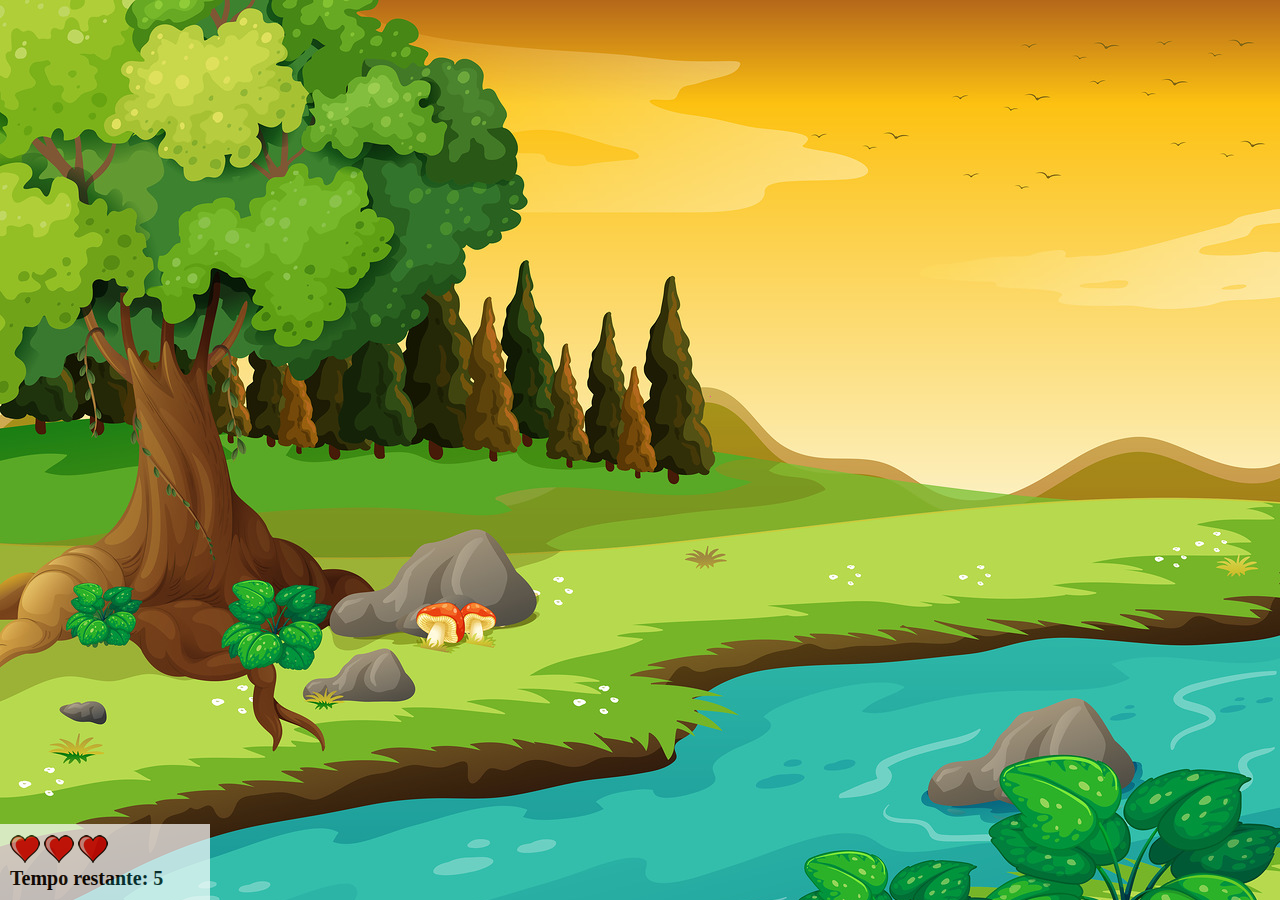
==== app.html @ 68eb5975 "Inicio do app mata mosquito, desenvolvido no curso de Javascript do professor Jorge Sant'Anna" ====
<!DOCTYPE html>
<html lang="en">
<head>
    <meta charset="UTF-8">
    <meta http-equiv="X-UA-Compatible" content="IE=edge">
    <meta name="viewport" content="width=device-width, initial-scale=1.0">
    <title>Document</title>
    <link rel="stylesheet" href="style.css">
    <script src="jogo.js"></script>
</head>
<body onresize="ajustaTamanhoPalcoJogo()">
    
    
    <div class="painel">
        <div class="vidas">
            <img id="v1" src="img/coracao_cheio.png" alt="">
            <img id="v2" src="img/coracao_cheio.png" alt="">
            <img id="v3" src="img/coracao_cheio.png" alt="">
        </div>

        <div class="cronometro">
            Tempo restante: <span id="cronometro"></span>
        </div>
    </div>
    
    
    <script>
        document.getElementById('cronometro').innerHTML = tempo
        
        var criarMosquito = setInterval(function(){
            posicaoRandomica();
        }, 2000);
    </script>
</body>
</html>
---- style.css ----
body {
    background-image: url('img/bg.jpg');
    background-repeat: no-repeat;
    background-size: cover;
}

.mosquito1 {
    width: 50px;
    height: 50px;
}

.mosquito2 {
    width: 70px;
    height: 70px;
}

.mosquito3 {
    width: 90px;
    height: 90px;
}

.ladoA {
    transform: scaleX(1);
}

.ladoB {
    transform: scaleX(-1);
}


.painel {
    position: absolute;
    width: 190px;
    padding: 10px;
    left: 0;
    bottom: 0;
    border-top: solid 1px #fff;
    background-color: #fff;
    opacity: 0.7;
}

.painel .vidas {
    float: left;
}

.painel .cronometro {
    float: left;
    font-size: 20px;
    font-weight: bold;
}
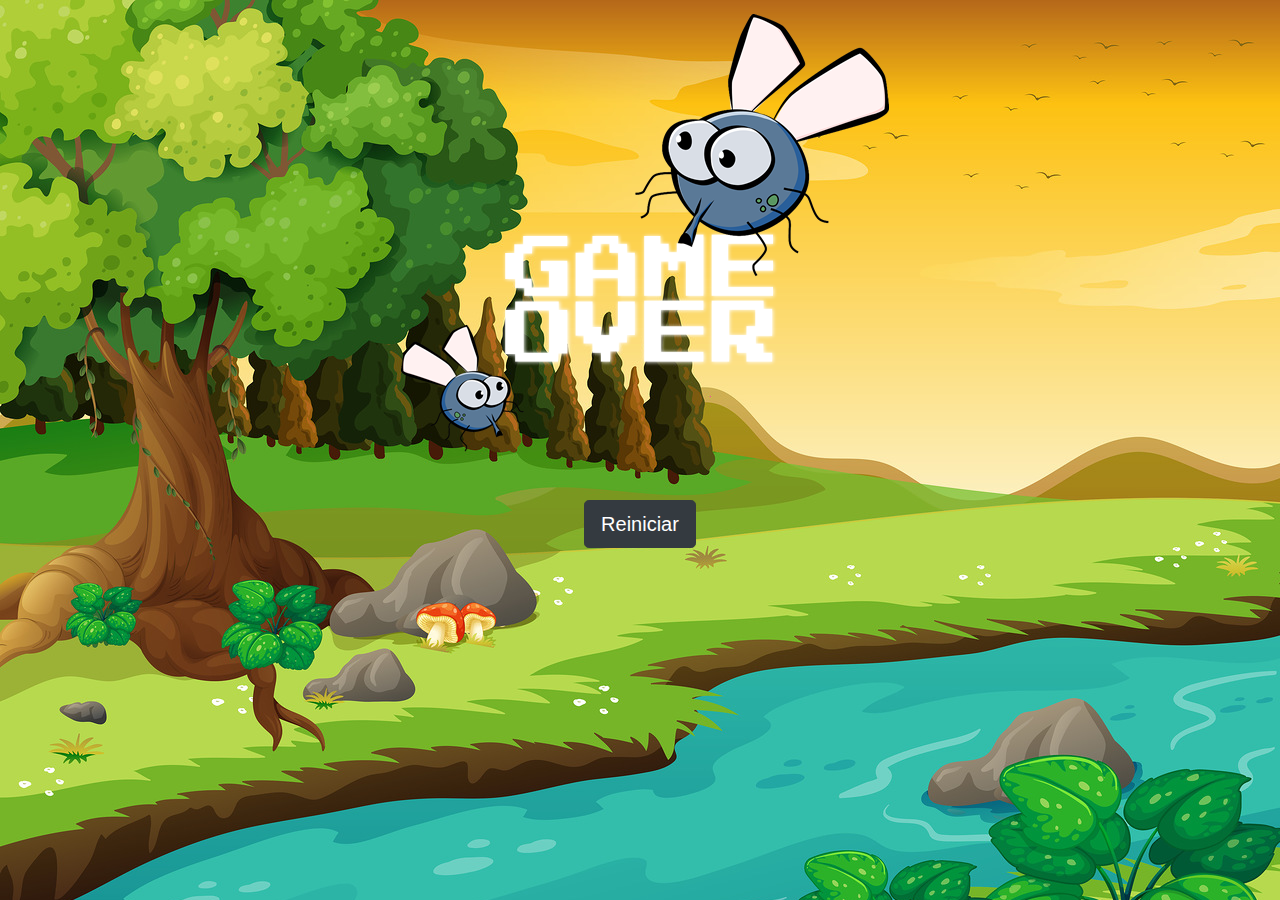
==== commit 0d54e961: "implementação do tempo de clique dos mosquitos ao aparecer na tela" ====
--- a/app.html
+++ b/app.html
@@ -29,7 +29,7 @@
         
         var criarMosquito = setInterval(function(){
             posicaoRandomica();
-        }, 2000);
+        }, criarMosquitoTempo);
     </script>
 </body>
 </html>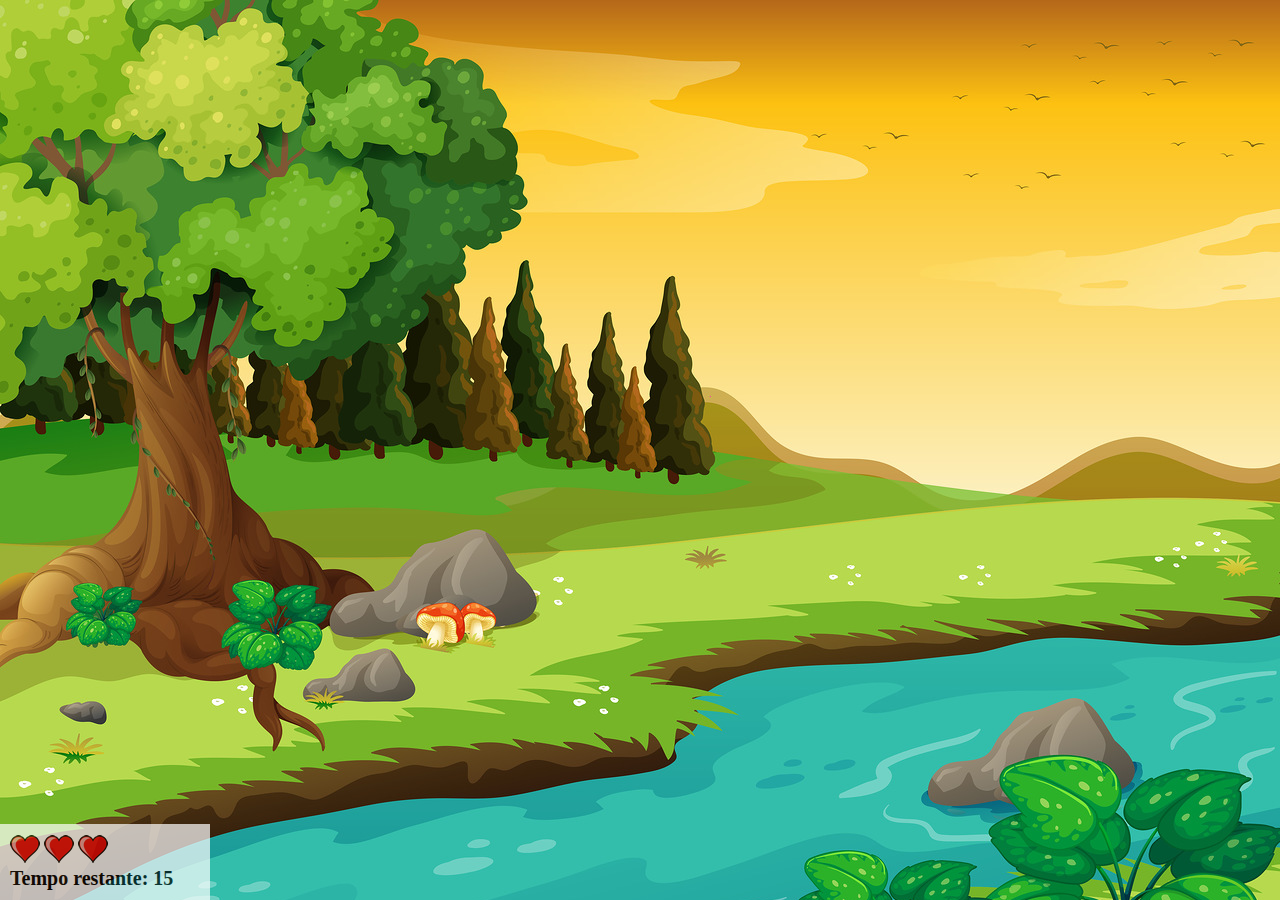
==== commit c07f3b7c: "modificação em nomes de algumas funções e variaveis para o ingles" ====
--- a/app.html
+++ b/app.html
@@ -25,11 +25,11 @@
     
     
     <script>
-        document.getElementById('cronometro').innerHTML = tempo
+        document.getElementById('cronometro').innerHTML = time
         
         var criarMosquito = setInterval(function(){
             posicaoRandomica();
-        }, criarMosquitoTempo);
+        }, criarMosquitoTime);
     </script>
 </body>
 </html>--- a/style.css
+++ b/style.css
@@ -1,3 +1,7 @@
+html {
+    cursor: url('img/mata_mosquito.png') 30 30, auto;
+}
+
 body {
     background-image: url('img/bg.jpg');
     background-repeat: no-repeat;
@@ -47,4 +51,5 @@
     float: left;
     font-size: 20px;
     font-weight: bold;
-}+}
+
